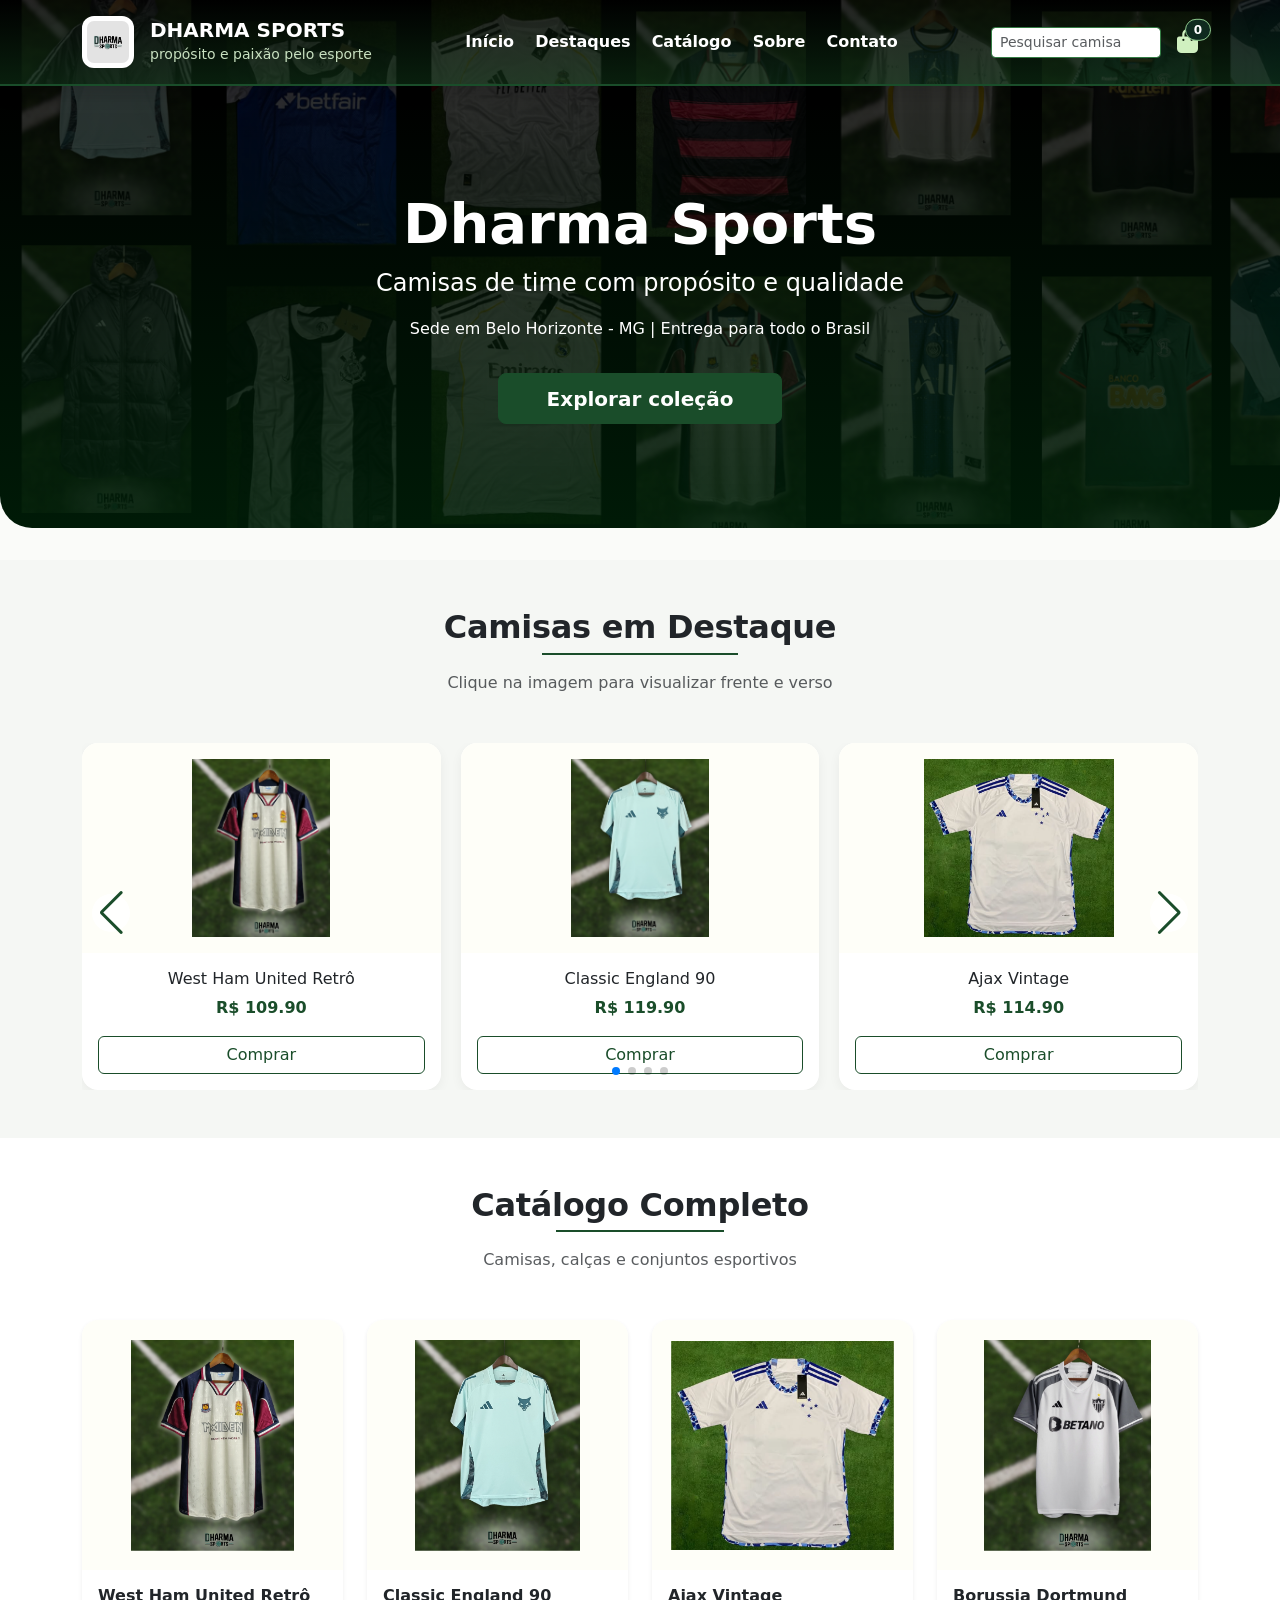
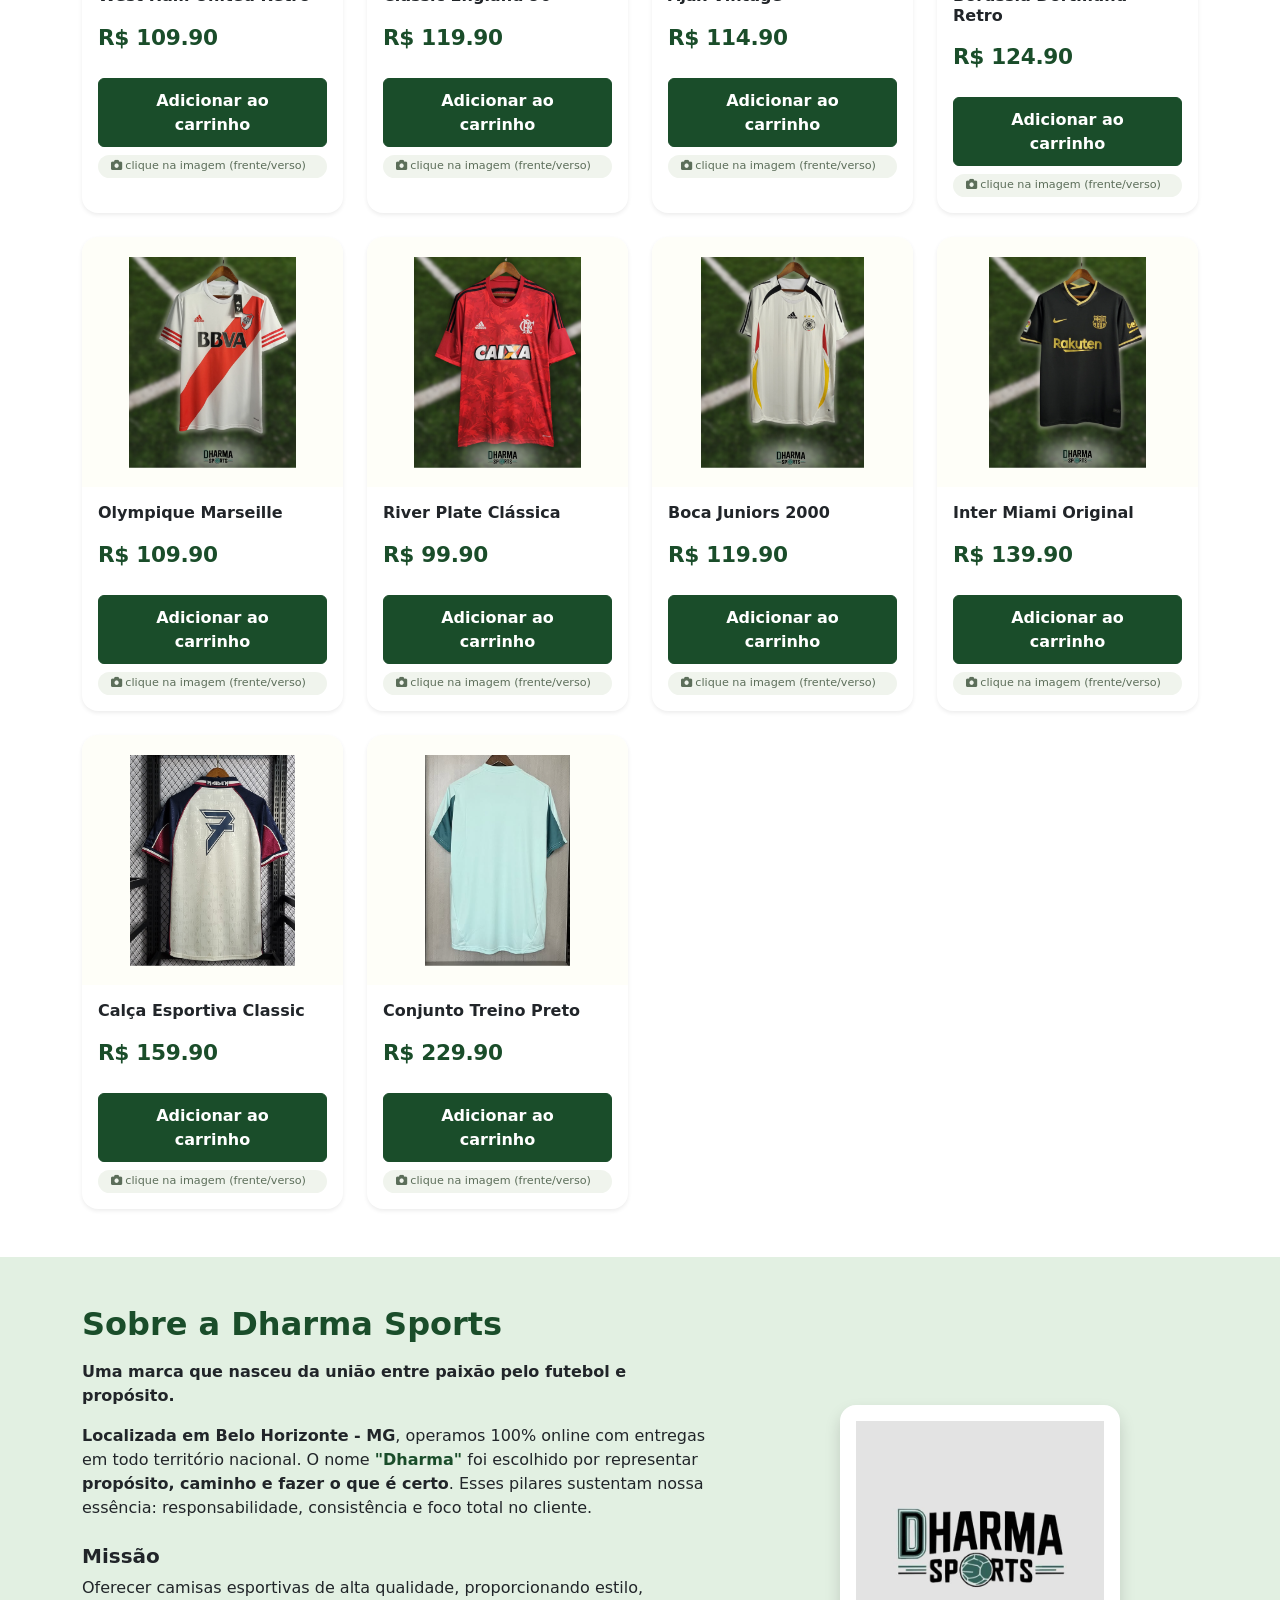
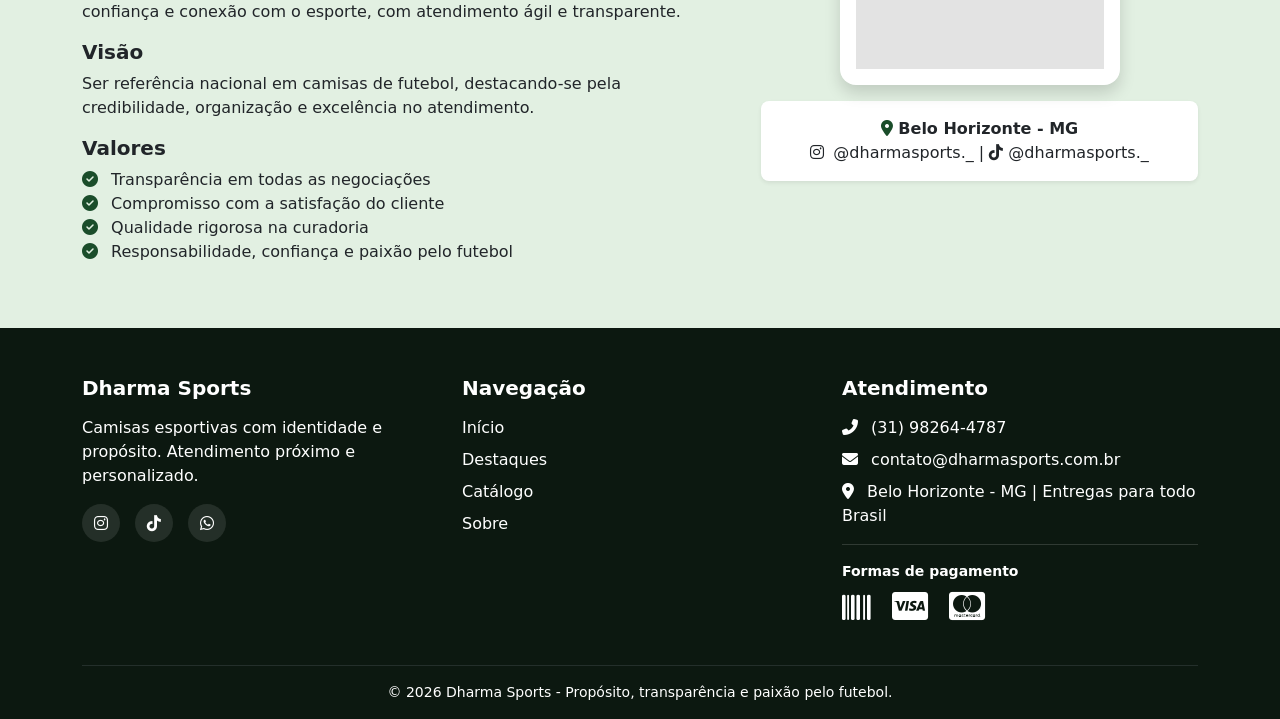
==== DharmaSports2/index.html @ e16c9c3a "Add files via upload" ====
<!DOCTYPE html>
<html lang="pt-br">
<head>
  <meta charset="UTF-8" />
  <meta name="viewport" content="width=device-width, initial-scale=1, shrink-to-fit=no" />
  <title>Dharma Sports | Camisas de Time</title>

  <!-- Bootstrap 5 + Icons + Swiper -->
  <link href="https://cdn.jsdelivr.net/npm/bootstrap@5.3.2/dist/css/bootstrap.min.css" rel="stylesheet" />
  <link rel="stylesheet" href="https://cdnjs.cloudflare.com/ajax/libs/font-awesome/6.5.0/css/all.min.css" />
  <link rel="stylesheet" href="https://cdn.jsdelivr.net/npm/swiper@11/swiper-bundle.min.css" />
  <!-- Animate.css para animações suaves -->
  <link rel="stylesheet" href="https://cdnjs.cloudflare.com/ajax/libs/animate.css/4.1.1/animate.min.css" />

  <style>
    * {
      margin: 0;
      padding: 0;
      box-sizing: border-box;
    }
    body {
      font-family: 'Inter', 'Segoe UI', system-ui, -apple-system, sans-serif;
      background: #fafbf9;
    }
    :root {
      --verde-dharma: #1a4d2a;
      --verde-escuro: #0e3a1f;
      --verde-claro: #e2f0e2;
      --preto: #111111;
      --branco: #ffffff;
      --cinza-suave: #f5f7f4;
    }
    
    /* Animações personalizadas */
    @keyframes fadeInUp {
      from {
        opacity: 0;
        transform: translateY(30px);
      }
      to {
        opacity: 1;
        transform: translateY(0);
      }
    }
    
    @keyframes slideInLeft {
      from {
        opacity: 0;
        transform: translateX(-40px);
      }
      to {
        opacity: 1;
        transform: translateX(0);
      }
    }
    
    @keyframes slideInRight {
      from {
        opacity: 0;
        transform: translateX(40px);
      }
      to {
        opacity: 1;
        transform: translateX(0);
      }
    }
    
    .animate-fade-up {
      animation: fadeInUp 0.6s ease-out forwards;
    }
    
    .animate-slide-left {
      animation: slideInLeft 0.5s ease-out forwards;
    }
    
    .animate-slide-right {
      animation: slideInRight 0.5s ease-out forwards;
    }
    
    /* Header com imagem de fundo dharmadesing.png */
    header {
      background: linear-gradient(rgba(0,0,0,0.82), rgba(10,35,15,0.88)), url('dharmadesing.png') center/cover no-repeat;
      border-bottom: 2px solid var(--verde-dharma);
    }
    
    /* Hero section com imagem de fundo dharmadesing.png */
    #inicio {
      background: linear-gradient(rgba(0,0,0,0.78), rgba(0,30,8,0.88)), url('dharmadesing.png') center/cover no-repeat;
      padding: 5rem 1rem;
      color: white;
      border-radius: 0 0 2rem 2rem;
      margin-bottom: 2rem;
    }
    
    .btn-verde {
      background-color: var(--verde-dharma);
      border-color: var(--verde-dharma);
      color: white;
      font-weight: 500;
      transition: all 0.3s ease;
      padding: 0.6rem 1.8rem;
      position: relative;
      overflow: hidden;
    }
    
    .btn-verde:hover {
      background-color: var(--verde-escuro);
      border-color: var(--verde-escuro);
      color: white;
      transform: translateY(-2px);
      box-shadow: 0 5px 15px rgba(26,77,42,0.3);
    }
    
    .btn-verde:active {
      transform: translateY(0);
    }
    
    .btn-outline-verde {
      border: 1.5px solid var(--verde-dharma);
      color: var(--verde-dharma);
      background: transparent;
      font-weight: 500;
      transition: all 0.3s ease;
    }
    
    .btn-outline-verde:hover {
      background-color: var(--verde-dharma);
      color: white;
      transform: translateY(-2px);
    }
    
    .card {
      border: none;
      border-radius: 1rem;
      overflow: hidden;
      transition: all 0.4s cubic-bezier(0.4, 0, 0.2, 1);
      background: white;
      box-shadow: 0 4px 12px rgba(0,0,0,0.05);
    }
    
    .card:hover {
      transform: translateY(-8px) scale(1.02);
      box-shadow: 0 20px 30px -12px rgba(0,0,0,0.15);
    }
    
    .card-img-top {
      background: #fefef8;
      padding: 1.2rem;
      object-fit: contain;
      height: 250px;
      cursor: pointer;
      transition: all 0.3s ease;
    }
    
    .card-img-top:hover {
      opacity: 0.9;
      transform: scale(1.02);
    }
    
    .preco-produto {
      font-size: 1.35rem;
      font-weight: 700;
      color: var(--verde-dharma);
      letter-spacing: -0.3px;
    }
    
    .frente-verso-info {
      font-size: 0.7rem;
      color: #5c6e5a;
      background: #f0f4ed;
      display: inline-block;
      padding: 0.2rem 0.8rem;
      border-radius: 20px;
      margin-top: 8px;
      font-weight: 400;
      transition: all 0.3s ease;
    }
    
    .frente-verso-info:hover {
      background: var(--verde-dharma);
      color: white;
    }
    
    /* Modal carrinho */
    .cart-modal .modal-content {
      border-radius: 1.2rem;
      border: none;
      animation: fadeInUp 0.4s ease-out;
    }
    
    .cart-item {
      border-bottom: 1px solid #e2e6de;
      padding: 14px 0;
      transition: all 0.3s ease;
    }
    
    .cart-item:hover {
      background: #f9fbf8;
      padding-left: 10px;
    }
    
    .cart-item:last-child {
      border-bottom: none;
    }
    
    .quantidade-controle {
      display: inline-flex;
      align-items: center;
      gap: 12px;
      background: #f1f5ef;
      padding: 4px 14px;
      border-radius: 40px;
      transition: all 0.2s ease;
    }
    
    .quantidade-controle button {
      background: none;
      border: none;
      font-weight: bold;
      font-size: 1.2rem;
      color: var(--verde-dharma);
      width: 28px;
      border-radius: 50%;
      transition: all 0.2s ease;
    }
    
    .quantidade-controle button:hover {
      background: #e0e8db;
      transform: scale(1.1);
    }
    
    .swiper-button-next, .swiper-button-prev {
      color: var(--verde-dharma);
      background: rgba(255,255,255,0.85);
      border-radius: 50%;
      width: 38px;
      height: 38px;
      transition: all 0.3s ease;
    }
    
    .swiper-button-next:hover, .swiper-button-prev:hover {
      background: var(--verde-dharma);
      color: white;
      transform: scale(1.1);
    }
    
    footer {
      background: #0c1810 !important;
    }
    
    .text-verde {
      color: var(--verde-dharma);
    }
    
    .bg-verde-claro {
      background-color: var(--verde-claro);
    }
    
    .cart-icon {
      cursor: pointer;
      transition: all 0.3s ease;
    }
    
    .cart-icon:hover {
      opacity: 0.85;
      transform: scale(1.05);
    }
    
    .section-title {
      font-weight: 700;
      letter-spacing: -0.3px;
      position: relative;
      display: inline-block;
      padding-bottom: 8px;
    }
    
    .section-title:after {
      content: '';
      position: absolute;
      bottom: 0;
      left: 25%;
      width: 50%;
      height: 2px;
      background: var(--verde-dharma);
      transition: width 0.3s ease;
    }
    
    .section-title:hover:after {
      width: 70%;
      left: 15%;
    }
    
    .payment-icons i {
      font-size: 2rem;
      margin-right: 1rem;
      transition: all 0.3s ease;
      cursor: default;
    }
    
    .payment-icons i:hover {
      transform: translateY(-3px);
      filter: drop-shadow(0 2px 4px rgba(0,0,0,0.2));
    }
    
    .social-icons a {
      display: inline-flex;
      align-items: center;
      justify-content: center;
      width: 38px;
      height: 38px;
      background: rgba(255,255,255,0.1);
      border-radius: 50%;
      margin-right: 10px;
      transition: all 0.3s ease;
      color: white;
      text-decoration: none;
    }
    
    .social-icons a:hover {
      background: var(--verde-dharma);
      transform: translateY(-3px) rotate(360deg);
    }
    
    .payment-methods {
      border-top: 1px solid rgba(255,255,255,0.15);
      padding-top: 1rem;
      margin-top: 1rem;
    }
    
    /* Animações para os cards aparecerem */
    .card {
      opacity: 0;
      animation: fadeInUp 0.6s ease-out forwards;
    }
    
    .card:nth-child(1) { animation-delay: 0.1s; }
    .card:nth-child(2) { animation-delay: 0.2s; }
    .card:nth-child(3) { animation-delay: 0.3s; }
    .card:nth-child(4) { animation-delay: 0.4s; }
    .card:nth-child(5) { animation-delay: 0.5s; }
    .card:nth-child(6) { animation-delay: 0.6s; }
    
    /* Scroll suave */
    html {
      scroll-behavior: smooth;
    }
    
    /* Botão de voltar ao topo */
    .back-to-top {
      position: fixed;
      bottom: 30px;
      right: 30px;
      background: var(--verde-dharma);
      color: white;
      width: 45px;
      height: 45px;
      border-radius: 50%;
      display: flex;
      align-items: center;
      justify-content: center;
      cursor: pointer;
      opacity: 0;
      visibility: hidden;
      transition: all 0.3s ease;
      z-index: 1000;
      box-shadow: 0 2px 10px rgba(0,0,0,0.2);
    }
    
    .back-to-top.show {
      opacity: 1;
      visibility: visible;
    }
    
    .back-to-top:hover {
      background: var(--verde-escuro);
      transform: translateY(-5px);
    }
  </style>
</head>
<body>

  <!-- HEADER com imagem dharmadesing.png -->
  <header class="sticky-top shadow">
    <div class="container py-3 d-flex justify-content-between align-items-center flex-wrap">
      <div class="d-flex align-items-center gap-3 animate__animated animate__fadeInLeft">
        <img src="logo.jpg" alt="Dharma Sports" style="height: 52px; width: auto; border-radius: 12px; background: white; padding: 5px;" />
        <div>
          <h1 class="h5 mb-0 fw-bold text-white">DHARMA SPORTS</h1>
          <small class="text-white-50" style="color: #c8e0c0 !important;">propósito e paixão pelo esporte</small>
        </div>
      </div>
      <nav class="my-2 my-md-0 animate__animated animate__fadeInDown">
        <a href="#inicio" class="text-white text-decoration-none mx-2 fw-semibold">Início</a>
        <a href="#destaques" class="text-white text-decoration-none mx-2 fw-semibold">Destaques</a>
        <a href="#produtos" class="text-white text-decoration-none mx-2 fw-semibold">Catálogo</a>
        <a href="#sobre" class="text-white text-decoration-none mx-2 fw-semibold">Sobre</a>
        <a href="#contato" class="text-white text-decoration-none mx-2 fw-semibold">Contato</a>
      </nav>
      <div class="d-flex align-items-center gap-3 mt-2 mt-md-0 animate__animated animate__fadeInRight">
        <input type="text" id="searchInput" class="form-control form-control-sm" style="max-width: 170px; border: 1px solid #347c44;" placeholder="Pesquisar camisa" />
        <div class="position-relative cart-icon" id="openCartBtn">
          <i class="fas fa-shopping-bag fa-xl" style="color: #d0f0c0;"></i>
          <span id="contador" class="badge bg-dark position-absolute top-0 start-100 translate-middle rounded-pill" style="background: #0f2a1f !important; border: 1px solid #8fc98f;">0</span>
        </div>
      </div>
    </div>
  </header>

  <!-- HERO com fundo dharmadesing.png -->
  <section id="inicio">
    <div class="container text-center py-4 animate__animated animate__fadeInUp">
      <h1 class="display-4 fw-bold">Dharma Sports</h1>
      <p class="lead mt-2 fs-4">Camisas de time com propósito e qualidade</p>
      <p class="mb-4">Sede em Belo Horizonte - MG | Entrega para todo o Brasil</p>
      <a href="#produtos" class="btn btn-verde btn-lg px-5 mt-2 fw-semibold">Explorar coleção</a>
    </div>
  </section>

  <!-- DESTAQUES (carrossel) -->
  <section id="destaques" class="py-5" style="background: var(--cinza-suave);">
    <div class="container">
      <div class="text-center mb-5 animate__animated animate__fadeInUp">
        <h2 class="section-title">Camisas em Destaque</h2>
        <p class="text-muted mt-2">Clique na imagem para visualizar frente e verso</p>
      </div>
      <div class="swiper mySwiper">
        <div class="swiper-wrapper" id="swiper-wrapper-dinamic"></div>
        <div class="swiper-button-next"></div>
        <div class="swiper-button-prev"></div>
        <div class="swiper-pagination"></div>
      </div>
    </div>
  </section>

  <!-- PRODUTOS GRID COMPLETO -->
  <section id="produtos" class="py-5 bg-white">
    <div class="container">
      <div class="text-center mb-5 animate__animated animate__fadeInUp">
        <h2 class="section-title">Catálogo Completo</h2>
        <p class="text-muted mt-2">Camisas, calças e conjuntos esportivos</p>
      </div>
      <div class="row g-4" id="produtos-grid"></div>
    </div>
  </section>

  <!-- SOBRE - CONTEÚDO REAL DA EMPRESA -->
  <section id="sobre" class="py-5" style="background: var(--verde-claro);">
    <div class="container">
      <div class="row g-5 align-items-center">
        <div class="col-lg-7 animate-slide-left">
          <h2 class="fw-bold mb-3" style="color: var(--verde-dharma);">Sobre a Dharma Sports</h2>
          <p class="lead fs-6 fw-semibold">Uma marca que nasceu da união entre paixão pelo futebol e propósito.</p>
          <p><strong>Localizada em Belo Horizonte - MG</strong>, operamos 100% online com entregas em todo território nacional. O nome <strong class="text-verde">"Dharma"</strong> foi escolhido por representar <strong>propósito, caminho e fazer o que é certo</strong>. Esses pilares sustentam nossa essência: responsabilidade, consistência e foco total no cliente.</p>
          <div class="mt-4">
            <h5 class="fw-bold">Missão</h5>
            <p>Oferecer camisas esportivas de alta qualidade, proporcionando estilo, confiança e conexão com o esporte, com atendimento ágil e transparente.</p>
            <h5 class="fw-bold mt-3">Visão</h5>
            <p>Ser referência nacional em camisas de futebol, destacando-se pela credibilidade, organização e excelência no atendimento.</p>
            <h5 class="fw-bold mt-3">Valores</h5>
            <ul class="list-unstyled">
              <li><i class="fas fa-check-circle text-verde me-2"></i> Transparência em todas as negociações</li>
              <li><i class="fas fa-check-circle text-verde me-2"></i> Compromisso com a satisfação do cliente</li>
              <li><i class="fas fa-check-circle text-verde me-2"></i> Qualidade rigorosa na curadoria</li>
              <li><i class="fas fa-check-circle text-verde me-2"></i> Responsabilidade, confiança e paixão pelo futebol</li>
            </ul>
          </div>
        </div>
        <div class="col-lg-5 text-center animate-slide-right">
          <img src="logo.jpg" alt="Dharma Sports" class="img-fluid rounded-4 shadow" style="max-height: 280px; background: white; padding: 1rem;" />
          <div class="mt-3 p-3 bg-white rounded-3 shadow-sm">
            <p class="mb-0 fw-semibold"><i class="fas fa-map-marker-alt text-verde"></i> Belo Horizonte - MG</p>
            <p class="mb-0"><i class="fab fa-instagram me-1"></i> @dharmasports._  |  <i class="fab fa-tiktok"></i> @dharmasports._</p>
          </div>
        </div>
      </div>
    </div>
  </section>

  <!-- FOOTER + CONTATO -->
  <footer id="contato" class="text-white pt-5 pb-3" style="background: #0a1410;">
    <div class="container">
      <div class="row">
        <div class="col-md-4 mb-4 animate__animated animate__fadeInUp">
          <h5 class="fw-bold mb-3">Dharma Sports</h5>
          <p>Camisas esportivas com identidade e propósito. Atendimento próximo e personalizado.</p>
          <div class="social-icons mt-3">
            <a href="https://www.instagram.com/dharmasports_/" target="_blank"><i class="fab fa-instagram"></i></a>
            <a href="https://www.tiktok.com/@dharmasports_" target="_blank"><i class="fab fa-tiktok"></i></a>
            <a href="https://wa.me/5531982644787" target="_blank"><i class="fab fa-whatsapp"></i></a>
          </div>
        </div>
        <div class="col-md-4 mb-4 animate__animated animate__fadeInUp" style="animation-delay: 0.1s;">
          <h5 class="fw-bold mb-3">Navegação</h5>
          <ul class="list-unstyled">
            <li class="mb-2"><a href="#inicio" class="text-white text-decoration-none">Início</a></li>
            <li class="mb-2"><a href="#destaques" class="text-white text-decoration-none">Destaques</a></li>
            <li class="mb-2"><a href="#produtos" class="text-white text-decoration-none">Catálogo</a></li>
            <li class="mb-2"><a href="#sobre" class="text-white text-decoration-none">Sobre</a></li>
          </ul>
        </div>
        <div class="col-md-4 mb-4 animate__animated animate__fadeInUp" style="animation-delay: 0.2s;">
          <h5 class="fw-bold mb-3">Atendimento</h5>
          <p class="mb-2"><i class="fas fa-phone-alt me-2"></i> (31) 98264-4787</p>
          <p class="mb-2"><i class="fas fa-envelope me-2"></i> contato@dharmasports.com.br</p>
          <p><i class="fas fa-map-marker-alt me-2"></i> Belo Horizonte - MG | Entregas para todo Brasil</p>
          <div class="payment-methods">
            <p class="mb-2 small fw-semibold">Formas de pagamento</p>
            <div class="payment-icons">
              <i class="fas fa-barcode" style="font-size: 1.8rem;"></i>
              <i class="fab fa-cc-visa"></i>
              <i class="fab fa-cc-mastercard"></i>
            </div>
          </div>
        </div>
      </div>
      <hr class="border-secondary" />
      <div class="text-center">
        <p class="mb-0 small">© 2026 Dharma Sports - Propósito, transparência e paixão pelo futebol.</p>
      </div>
    </div>
  </footer>

  <!-- MODAL DO CARRINHO -->
  <div class="modal fade" id="cartModal" tabindex="-1" aria-hidden="true">
    <div class="modal-dialog modal-dialog-centered modal-lg">
      <div class="modal-content">
        <div class="modal-header" style="background: var(--verde-dharma); color: white;">
          <h5 class="modal-title"><i class="fas fa-shopping-bag me-2"></i>Meu Carrinho</h5>
          <button type="button" class="btn-close btn-close-white" data-bs-dismiss="modal" aria-label="Close"></button>
        </div>
        <div class="modal-body" id="cartItemsContainer">
          <div class="text-center py-4">Carregando...</div>
        </div>
        <div class="modal-footer d-flex justify-content-between">
          <div><strong id="cartTotal">R$ 0,00</strong></div>
          <div>
            <button class="btn btn-secondary" data-bs-dismiss="modal">Continuar comprando</button>
            <button class="btn btn-verde" id="finalizarWhatsBtn"><i class="fab fa-whatsapp me-1"></i> Finalizar compra</button>
          </div>
        </div>
      </div>
    </div>
  </div>

  <!-- Botão Voltar ao Topo -->
  <div class="back-to-top" id="backToTop">
    <i class="fas fa-arrow-up"></i>
  </div>

  <!-- SCRIPTS -->
  <script src="https://cdn.jsdelivr.net/npm/bootstrap@5.3.2/dist/js/bootstrap.bundle.min.js"></script>
  <script src="https://cdn.jsdelivr.net/npm/swiper@11/swiper-bundle.min.js"></script>
  <script>
    // PRODUTOS - FRENTE (camisaXX.png) e VERSO (camisaX.png)
    const produtosData = [
      { nome: "West Ham United Retrô", preco: 109.90, frente: "camisa11.png", verso: "camisa1.png", destaque: true, tipo: "Camisa" },
      { nome: "Classic England 90", preco: 119.90, frente: "camisa22.png", verso: "camisa2.png", destaque: true, tipo: "Camisa" },
      { nome: "Ajax Vintage", preco: 114.90, frente: "camisa33.png", verso: "camisa3.png", destaque: true, tipo: "Camisa" },
      { nome: "Borussia Dortmund Retro", preco: 124.90, frente: "camisa44.png", verso: "camisa4.png", destaque: false, tipo: "Camisa" },
      { nome: "Olympique Marseille", preco: 109.90, frente: "camisa55.png", verso: "camisa5.png", destaque: false, tipo: "Camisa" },
      { nome: "River Plate Clássica", preco: 99.90, frente: "camisa66.png", verso: "camisa6.png", destaque: false, tipo: "Camisa" },
      { nome: "Boca Juniors 2000", preco: 119.90, frente: "camisa77.png", verso: "camisa7.png", destaque: true, tipo: "Camisa" },
      { nome: "Inter Miami Original", preco: 139.90, frente: "camisa88.png", verso: "camisa8.png", destaque: false, tipo: "Camisa" },
      { nome: "Calça Esportiva Classic", preco: 159.90, frente: "camisa1.png", verso: "camisa1.png", destaque: false, tipo: "Calça" },
      { nome: "Conjunto Treino Preto", preco: 229.90, frente: "camisa2.png", verso: "camisa2.png", destaque: false, tipo: "Conjunto" }
    ];

    let carrinho = [];
    let cartModalInstance;

    function salvarCarrinho() { localStorage.setItem('dharma_cart', JSON.stringify(carrinho)); }
    function carregarCarrinho() {
      const saved = localStorage.getItem('dharma_cart');
      if(saved) { try { carrinho = JSON.parse(saved); } catch(e) { carrinho = []; } }
      atualizarContador();
    }
    function atualizarContador() {
      const totalItens = carrinho.reduce((acc, item) => acc + item.quantidade, 0);
      document.getElementById('contador').innerText = totalItens;
      salvarCarrinho();
    }

    window.adicionarCarrinho = function(nomeProd, precoUnit, idUnico, frenteImg) {
      const existente = carrinho.find(item => item.id === idUnico);
      if(existente) existente.quantidade += 1;
      else carrinho.push({ id: idUnico, nome: nomeProd, preco: precoUnit, quantidade: 1, frenteImg: frenteImg });
      atualizarContador();
      const btn = window.event?.target?.closest('button');
      if(btn && btn.innerText.includes('Adicionar')) {
        const original = btn.innerHTML;
        btn.innerHTML = '✓ Adicionado';
        setTimeout(() => { if(btn) btn.innerHTML = original; }, 1000);
      }
    };

    function removerItemCompleto(id) {
      carrinho = carrinho.filter(item => item.id !== id);
      atualizarContador();
      renderizarModalCarrinho();
    }
    function aumentarQuantidade(id) {
      const item = carrinho.find(i => i.id === id);
      if(item) { item.quantidade++; atualizarContador(); renderizarModalCarrinho(); }
    }
    function diminuirQuantidade(id) {
      const item = carrinho.find(i => i.id === id);
      if(item) {
        if(item.quantidade === 1) removerItemCompleto(id);
        else { item.quantidade--; atualizarContador(); renderizarModalCarrinho(); }
      }
    }

    function renderizarModalCarrinho() {
      const container = document.getElementById('cartItemsContainer');
      if(!container) return;
      if(carrinho.length === 0) {
        container.innerHTML = `<div class="text-center py-5"><i class="fas fa-shopping-bag fa-3x text-muted"></i><p class="mt-3">Seu carrinho está vazio.</p></div>`;
        document.getElementById('cartTotal').innerText = "R$ 0,00";
        return;
      }
      let html = `<div>`;
      let totalGeral = 0;
      carrinho.forEach(item => {
        const subtotal = item.preco * item.quantidade;
        totalGeral += subtotal;
        html += `
          <div class="cart-item d-flex justify-content-between align-items-center">
            <div class="d-flex align-items-center gap-3">
              <img src="${item.frenteImg}" style="width: 55px; height: 55px; object-fit: contain; background: #f8f8f0; border-radius: 10px; padding: 4px;" />
              <div><strong>${item.nome}</strong><br/><small>R$ ${item.preco.toFixed(2)}</small></div>
            </div>
            <div class="d-flex align-items-center gap-3">
              <div class="quantidade-controle">
                <button class="btn-qtd-minus" data-id="${item.id}">−</button>
                <span style="min-width: 28px; text-align: center;">${item.quantidade}</span>
                <button class="btn-qtd-plus" data-id="${item.id}">+</button>
              </div>
              <div class="text-end" style="min-width: 90px;">
                <strong>R$ ${subtotal.toFixed(2)}</strong><br/>
                <button class="btn btn-sm btn-outline-danger mt-1 btn-remover" data-id="${item.id}">Excluir</button>
              </div>
            </div>
          </div>
        `;
      });
      html += `</div>`;
      container.innerHTML = html;
      document.getElementById('cartTotal').innerText = `R$ ${totalGeral.toFixed(2)}`;
      document.querySelectorAll('.btn-qtd-plus').forEach(btn => btn.addEventListener('click', (e) => { e.stopPropagation(); aumentarQuantidade(btn.getAttribute('data-id')); }));
      document.querySelectorAll('.btn-qtd-minus').forEach(btn => btn.addEventListener('click', (e) => { e.stopPropagation(); diminuirQuantidade(btn.getAttribute('data-id')); }));
      document.querySelectorAll('.btn-remover').forEach(btn => btn.addEventListener('click', (e) => { e.stopPropagation(); removerItemCompleto(btn.getAttribute('data-id')); }));
    }

    function finalizarWhatsApp() {
      if(carrinho.length === 0) { alert("Seu carrinho está vazio."); return; }
      let mensagem = "*Pedido Dharma Sports*%0A";
      let total = 0;
      carrinho.forEach(item => {
        const subtotal = item.preco * item.quantidade;
        total += subtotal;
        mensagem += `%0A▪️ ${item.nome} x${item.quantidade} = R$ ${subtotal.toFixed(2)}`;
      });
      mensagem += `%0A%0A*TOTAL: R$ ${total.toFixed(2)}*%0A%0AGostaria de finalizar a compra.`;
      const numero = "5531982644787";
      window.open(`https://wa.me/${numero}?text=${mensagem}`, '_blank');
    }

    function abrirModalCarrinho() { renderizarModalCarrinho(); cartModalInstance.show(); }

    function criarCardProduto(prod, idx) {
      const col = document.createElement('div');
      col.className = 'col-md-4 col-lg-3 d-flex align-items-stretch';
      let estado = 'frente';
      const cardDiv = document.createElement('div');
      cardDiv.className = 'card shadow-sm h-100 w-100';
      const img = document.createElement('img');
      img.src = prod.frente;
      img.alt = prod.nome;
      img.className = 'card-img-top';
      img.style.cursor = 'pointer';
      img.addEventListener('click', () => {
        if(estado === 'frente') {
          img.src = prod.verso;
          estado = 'verso';
        } else {
          img.src = prod.frente;
          estado = 'frente';
        }
      });
      const cardBody = document.createElement('div');
      cardBody.className = 'card-body d-flex flex-column';
      const titulo = document.createElement('h5');
      titulo.className = 'card-title fw-semibold fs-6';
      titulo.innerText = prod.nome;
      const precoSpan = document.createElement('p');
      precoSpan.className = 'preco-produto mt-2';
      precoSpan.innerHTML = `R$ ${prod.preco.toFixed(2)}`;
      const btnAdd = document.createElement('button');
      btnAdd.className = 'btn btn-verde w-100 mt-2 fw-semibold';
      btnAdd.innerHTML = 'Adicionar ao carrinho';
      const productId = `${prod.nome.replace(/\s/g, '')}_${idx}`;
      btnAdd.onclick = () => adicionarCarrinho(prod.nome, prod.preco, productId, prod.frente);
      const infoTag = document.createElement('div');
      infoTag.className = 'frente-verso-info';
      infoTag.innerHTML = '<i class="fas fa-camera"></i> clique na imagem (frente/verso)';
      cardBody.appendChild(titulo);
      cardBody.appendChild(precoSpan);
      cardBody.appendChild(btnAdd);
      cardBody.appendChild(infoTag);
      cardDiv.appendChild(img);
      cardDiv.appendChild(cardBody);
      col.appendChild(cardDiv);
      return col;
    }

    function renderizarGrid() {
      const grid = document.getElementById('produtos-grid');
      if(grid) {
        grid.innerHTML = '';
        produtosData.forEach((prod, i) => { grid.appendChild(criarCardProduto(prod, i)); });
      }
    }

    function initCarrossel() {
      const swiperContainer = document.getElementById('swiper-wrapper-dinamic');
      if(!swiperContainer) return;
      const destaques = produtosData.filter(p => p.destaque === true);
      swiperContainer.innerHTML = '';
      destaques.forEach(prod => {
        const slide = document.createElement('div');
        slide.className = 'swiper-slide';
        let estadoFlip = 'frente';
        const innerCard = document.createElement('div');
        innerCard.className = 'card h-100';
        const imgSlide = document.createElement('img');
        imgSlide.src = prod.frente;
        imgSlide.className = 'card-img-top';
        imgSlide.style.height = '210px';
        imgSlide.style.objectFit = 'contain';
        imgSlide.style.padding = '1rem';
        imgSlide.style.cursor = 'pointer';
        imgSlide.addEventListener('click', () => {
          if(estadoFlip === 'frente') { imgSlide.src = prod.verso; estadoFlip = 'verso'; }
          else { imgSlide.src = prod.frente; estadoFlip = 'frente'; }
        });
        const bodySlide = document.createElement('div');
        bodySlide.className = 'card-body text-center';
        const titleSlide = document.createElement('h6');
        titleSlide.innerText = prod.nome;
        const priceSlide = document.createElement('p');
        priceSlide.className = 'fw-bold text-verde';
        priceSlide.innerText = `R$ ${prod.preco.toFixed(2)}`;
        const btnSlide = document.createElement('button');
        btnSlide.className = 'btn btn-outline-verde w-100';
        btnSlide.innerText = 'Comprar';
        const pid = `carousel_${prod.nome}`;
        btnSlide.onclick = () => adicionarCarrinho(prod.nome, prod.preco, pid, prod.frente);
        bodySlide.appendChild(titleSlide);
        bodySlide.appendChild(priceSlide);
        bodySlide.appendChild(btnSlide);
        innerCard.appendChild(imgSlide);
        innerCard.appendChild(bodySlide);
        slide.appendChild(innerCard);
        swiperContainer.appendChild(slide);
      });
      new Swiper('.mySwiper', {
        slidesPerView: 1, spaceBetween: 20, loop: true,
        pagination: { el: '.swiper-pagination', clickable: true },
        navigation: { nextEl: '.swiper-button-next', prevEl: '.swiper-button-prev' },
        breakpoints: { 640: { slidesPerView: 2 }, 1024: { slidesPerView: 3 } }
      });
    }

    function setupSearch() {
      const searchField = document.getElementById('searchInput');
      if(searchField) {
        searchField.addEventListener('input', (e) => {
          const term = e.target.value.toLowerCase();
          const cards = document.querySelectorAll('#produtos-grid .col-md-4, #produtos-grid .col-lg-3');
          produtosData.forEach((prod, idx) => {
            if(cards[idx]) cards[idx].style.display = prod.nome.toLowerCase().includes(term) ? '' : 'none';
          });
        });
      }
    }

    // Botão voltar ao topo
    const backToTop = document.getElementById('backToTop');
    window.addEventListener('scroll', () => {
      if(window.scrollY > 300) {
        backToTop.classList.add('show');
      } else {
        backToTop.classList.remove('show');
      }
    });
    backToTop.addEventListener('click', () => {
      window.scrollTo({ top: 0, behavior: 'smooth' });
    });

    document.addEventListener('DOMContentLoaded', () => {
      renderizarGrid();
      initCarrossel();
      setupSearch();
      carregarCarrinho();
      cartModalInstance = new bootstrap.Modal(document.getElementById('cartModal'));
      document.getElementById('openCartBtn').addEventListener('click', abrirModalCarrinho);
      document.getElementById('finalizarWhatsBtn').addEventListener('click', finalizarWhatsApp);
    });
  </script>
</body>
</html>
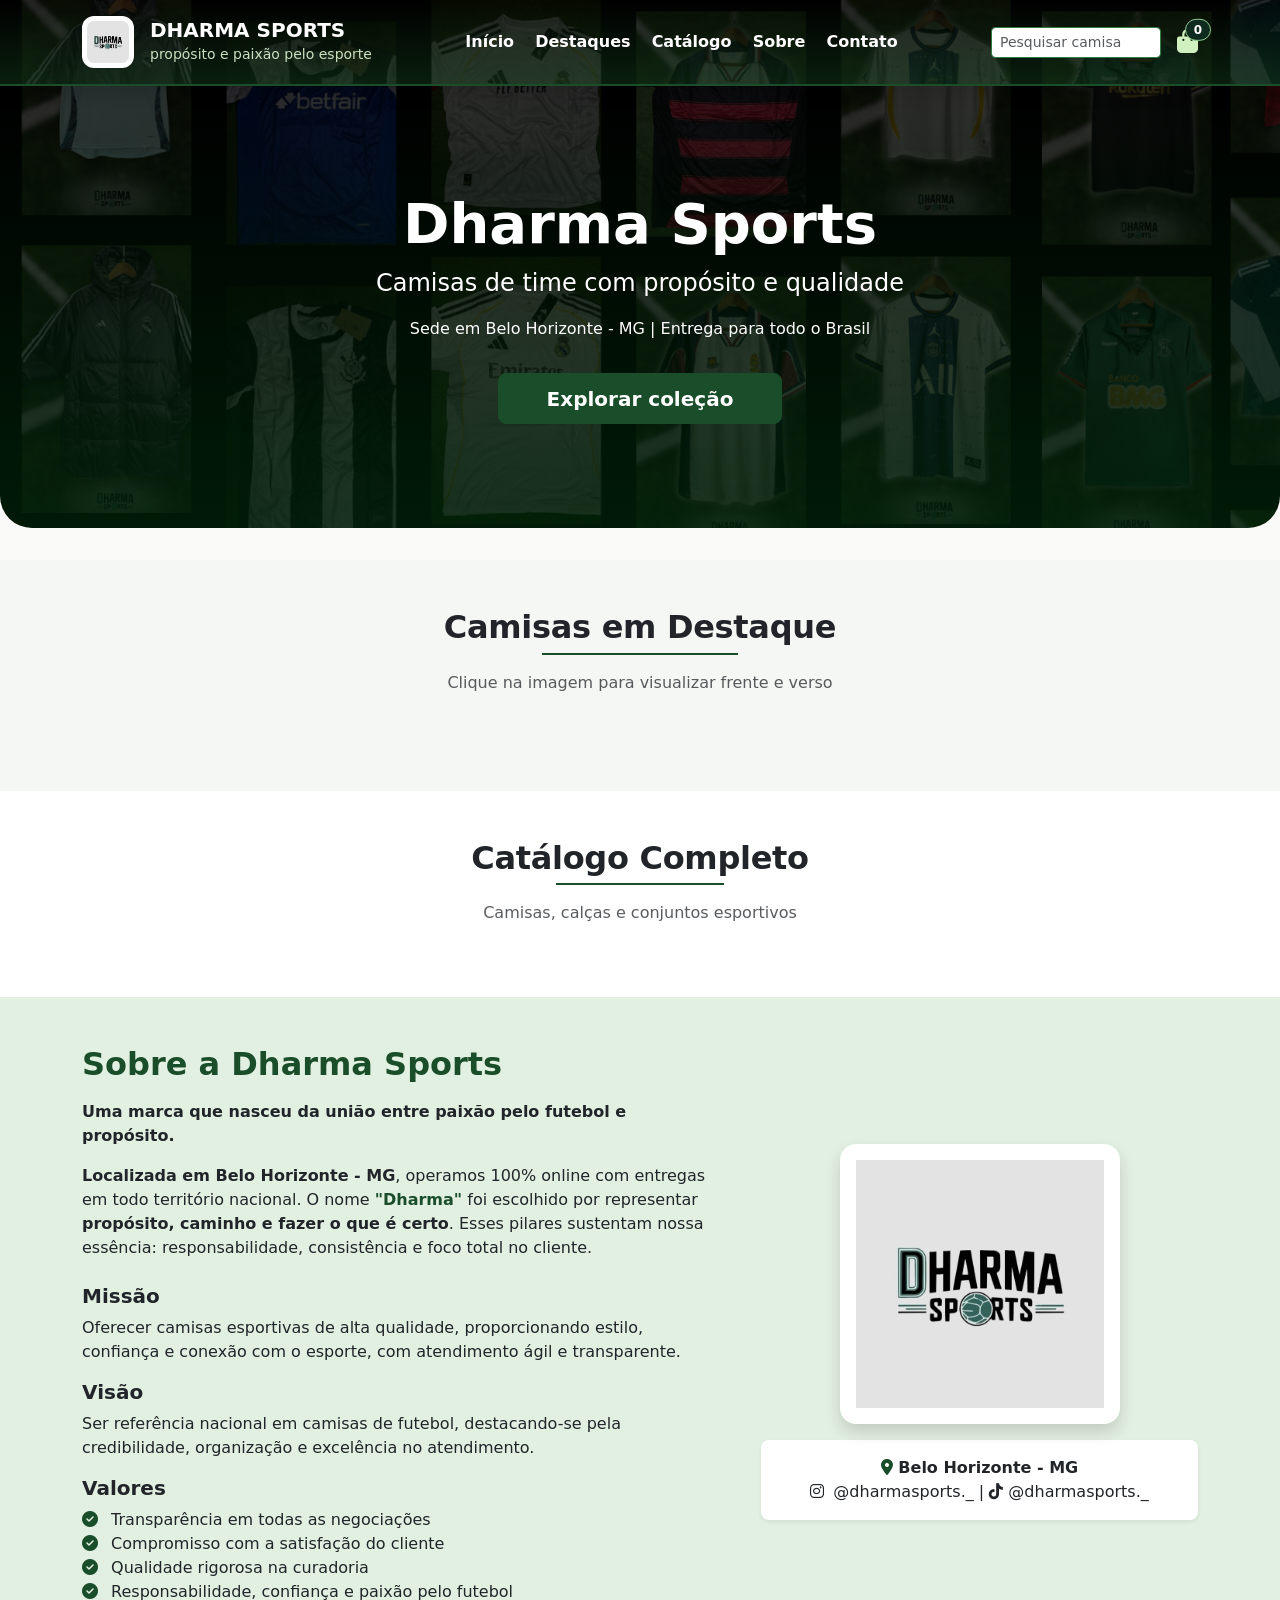
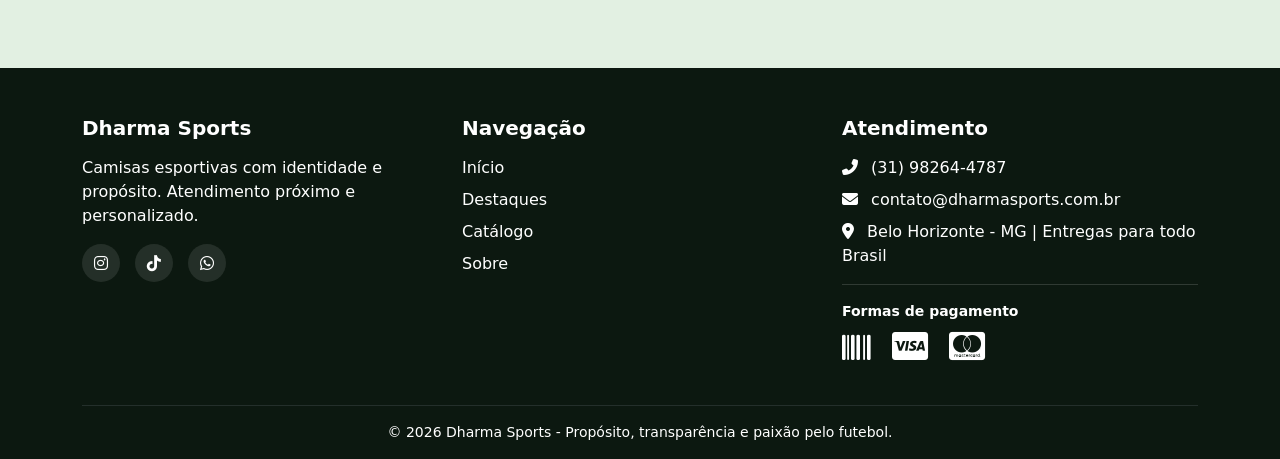
==== commit 19e67a62: "fe" ====
--- a/DharmaSports2/index.html
+++ b/DharmaSports2/index.html
@@ -552,18 +552,16 @@
   <script src="https://cdn.jsdelivr.net/npm/swiper@11/swiper-bundle.min.js"></script>
   <script>
     // PRODUTOS - FRENTE (camisaXX.png) e VERSO (camisaX.png)
-    const produtosData = [
-      { nome: "West Ham United Retrô", preco: 109.90, frente: "camisa11.png", verso: "camisa1.png", destaque: true, tipo: "Camisa" },
-      { nome: "Classic England 90", preco: 119.90, frente: "camisa22.png", verso: "camisa2.png", destaque: true, tipo: "Camisa" },
-      { nome: "Ajax Vintage", preco: 114.90, frente: "camisa33.png", verso: "camisa3.png", destaque: true, tipo: "Camisa" },
-      { nome: "Borussia Dortmund Retro", preco: 124.90, frente: "camisa44.png", verso: "camisa4.png", destaque: false, tipo: "Camisa" },
-      { nome: "Olympique Marseille", preco: 109.90, frente: "camisa55.png", verso: "camisa5.png", destaque: false, tipo: "Camisa" },
-      { nome: "River Plate Clássica", preco: 99.90, frente: "camisa66.png", verso: "camisa6.png", destaque: false, tipo: "Camisa" },
-      { nome: "Boca Juniors 2000", preco: 119.90, frente: "camisa77.png", verso: "camisa7.png", destaque: true, tipo: "Camisa" },
-      { nome: "Inter Miami Original", preco: 139.90, frente: "camisa88.png", verso: "camisa8.png", destaque: false, tipo: "Camisa" },
-      { nome: "Calça Esportiva Classic", preco: 159.90, frente: "camisa1.png", verso: "camisa1.png", destaque: false, tipo: "Calça" },
-      { nome: "Conjunto Treino Preto", preco: 229.90, frente: "camisa2.png", verso: "camisa2.png", destaque: false, tipo: "Conjunto" }
-    ];
+   const products = [
+    { id: 1, name: "Camisa West Ham United Retrô", category: "Retrô", price: 109.90, rating: 4.8, icon: "fa-flag-checkered", images: { front: "camisa11.png", back: "camisa1.png" }, bestSeller: true },
+    { id: 2, name: "Camisa Cruzeiro 2025", category: "Brasil", price: 189.90, rating: 4.9, icon: "fa-vest", images: { front: "camisa22.png", back: "camisa2.png" }, bestSeller: true },
+    { id: 3, name: "Camisa Cruzeiro 2024", category: "Brasil", price: 119.90, rating: 4.7, icon: "fa-star", images: { front: "camisa33.png", back: "camisa3.png" }, bestSeller: false },
+    { id: 4, name: "Conjunto Atlético Mineiro", category: "Brasil", price: 169.90, rating: 4.6, icon: "fa-person-running", images: { front: "camisa44.png", back: "camisa4.png" }, bestSeller: false },
+    { id: 5, name: "Camisa River Plate", category: "Seleções", price: 99.90, rating: 5.0, icon: "fa-crown", images: { front: "camisa55.png", back: "camisa5.png" }, bestSeller: true },
+    { id: 6, name: "Camisa Flamengo III", category: "Brasil", price: 149.90, rating: 4.5, icon: "fa-shirt", images: { front: "camisa66.png", back: "camisa6.png" }, bestSeller: false },
+    { id: 7, name: "Camisa Alemanha 2006", category: "Retrô", price: 129.90, rating: 4.9, icon: "fa-futbol", images: { front: "camisa77.png", back: "camisa7.png" }, bestSeller: true },
+    { id: 8, name: "Camisa Barcelona 2020/21", category: "Europa", price: 159.90, rating: 4.8, icon: "fa-basketball", images: { front: "camisa88.png", back: "camisa8.png" }, bestSeller: false }
+  ];
 
     let carrinho = [];
     let cartModalInstance;
